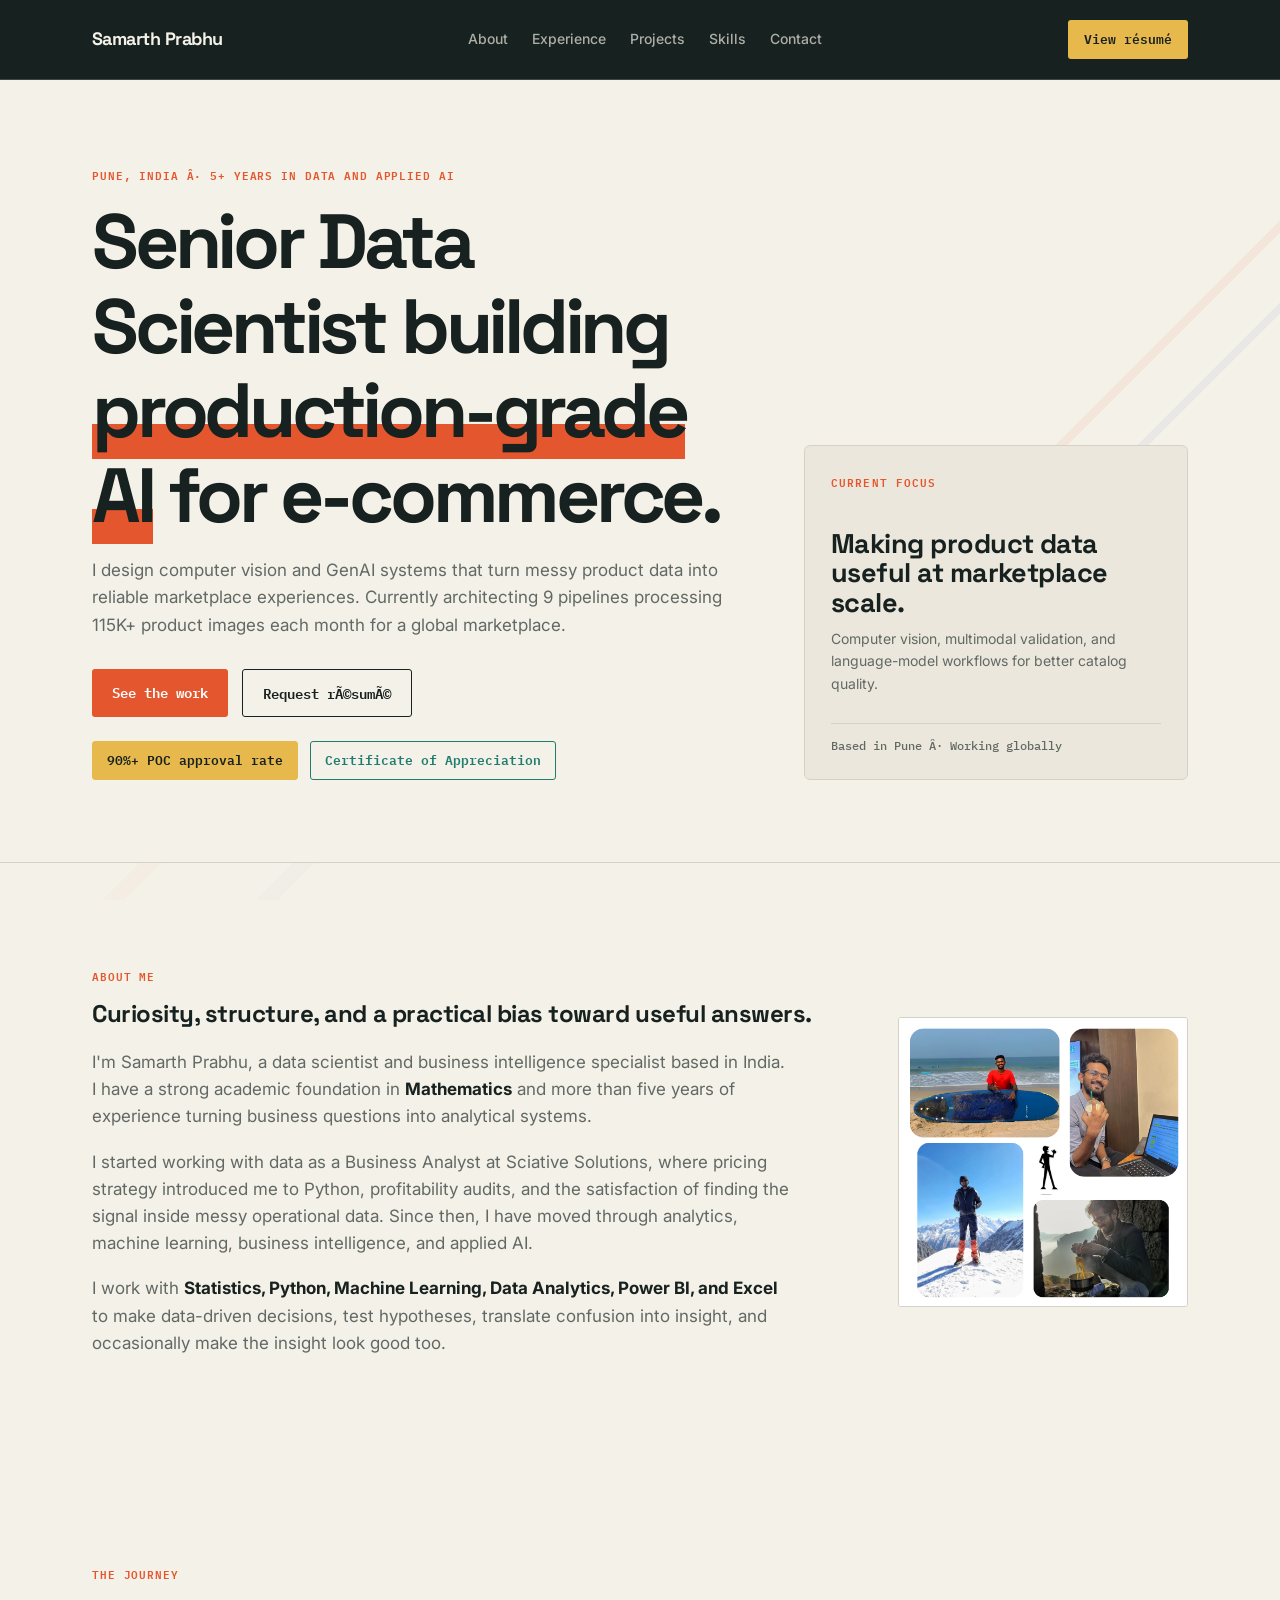
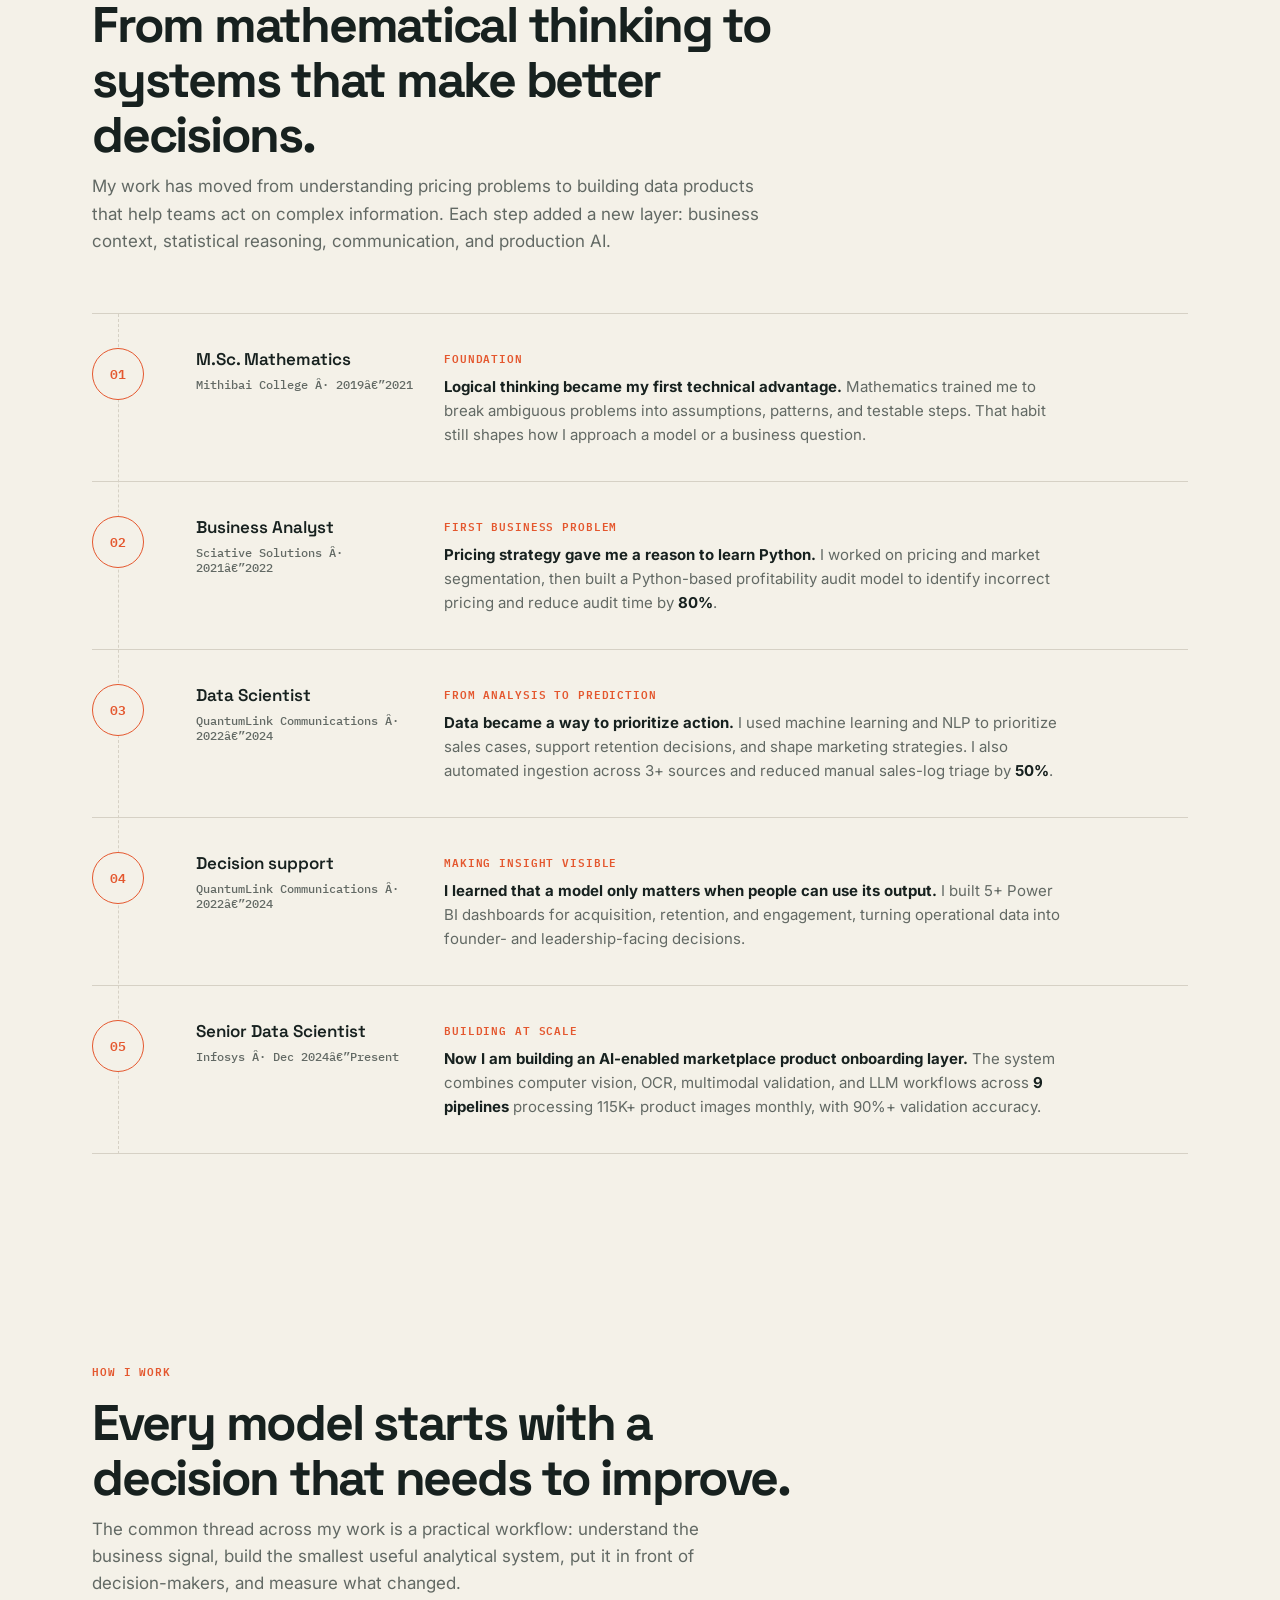
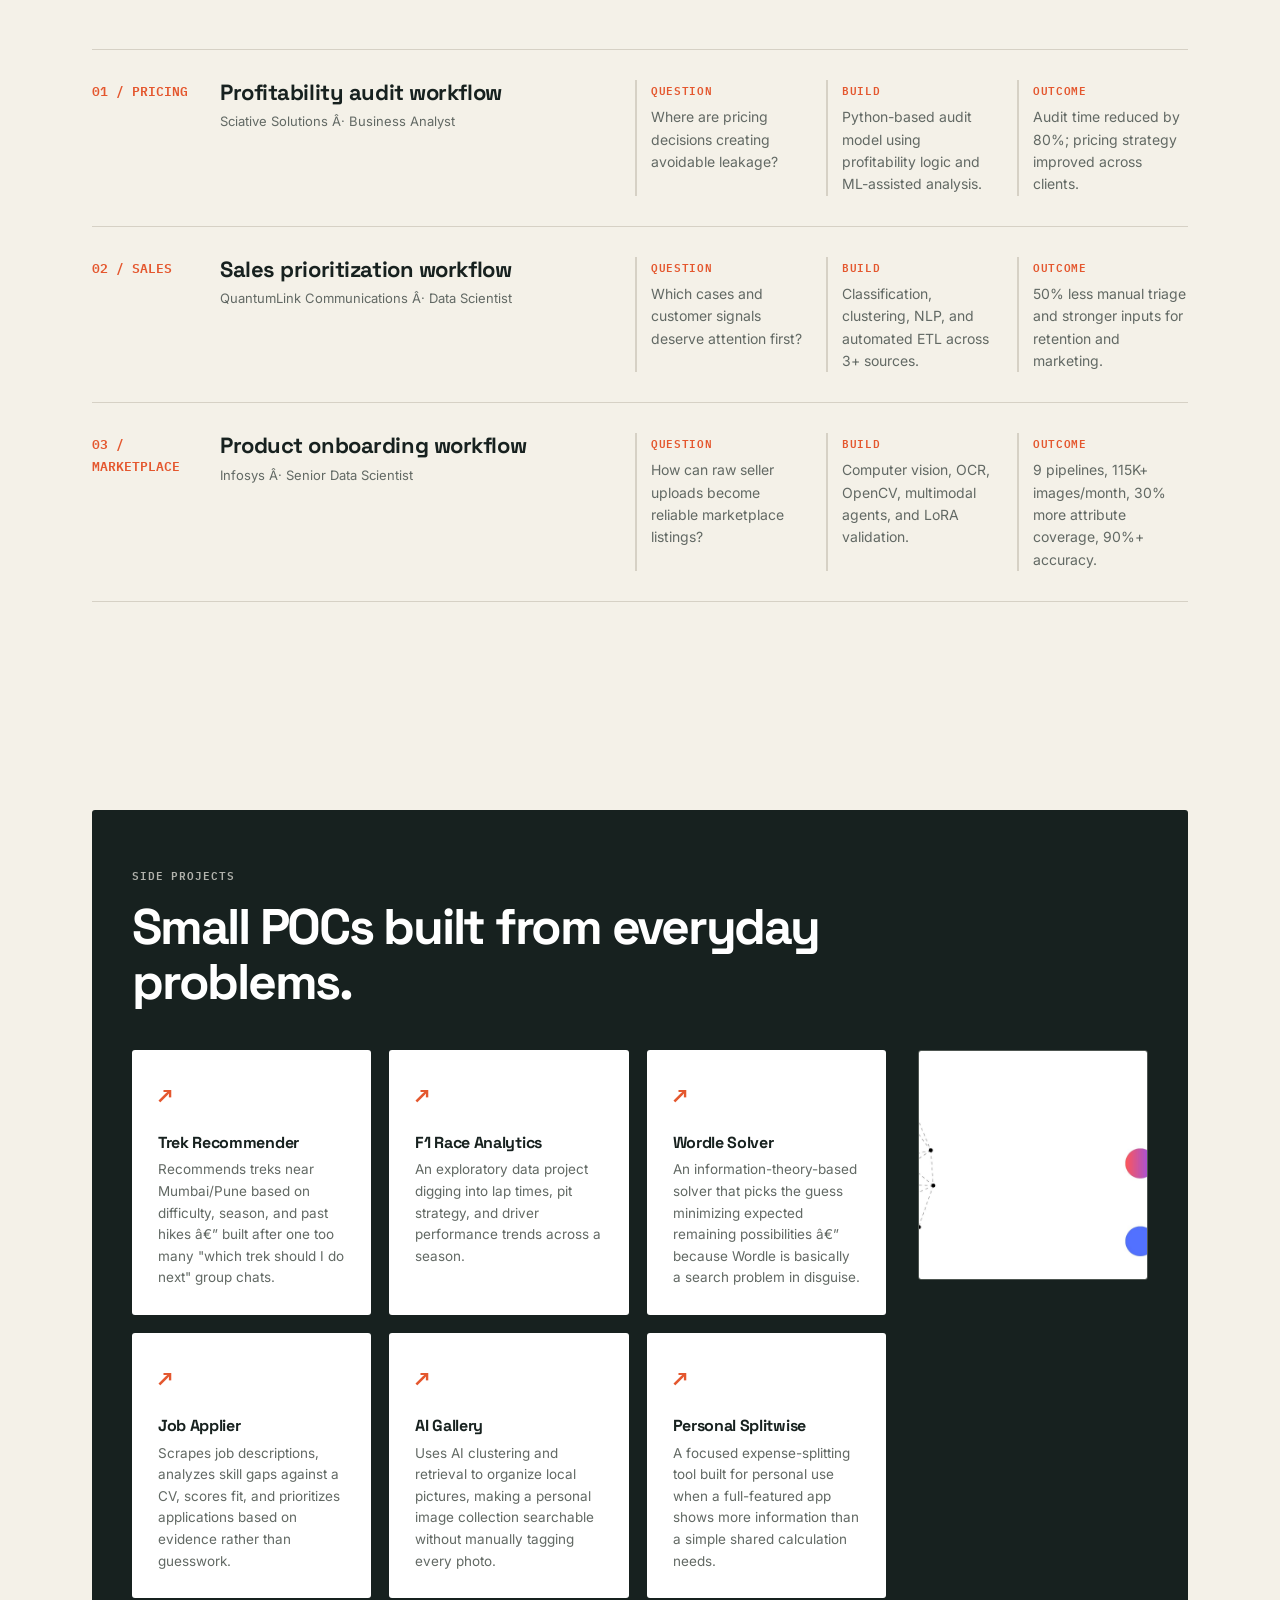
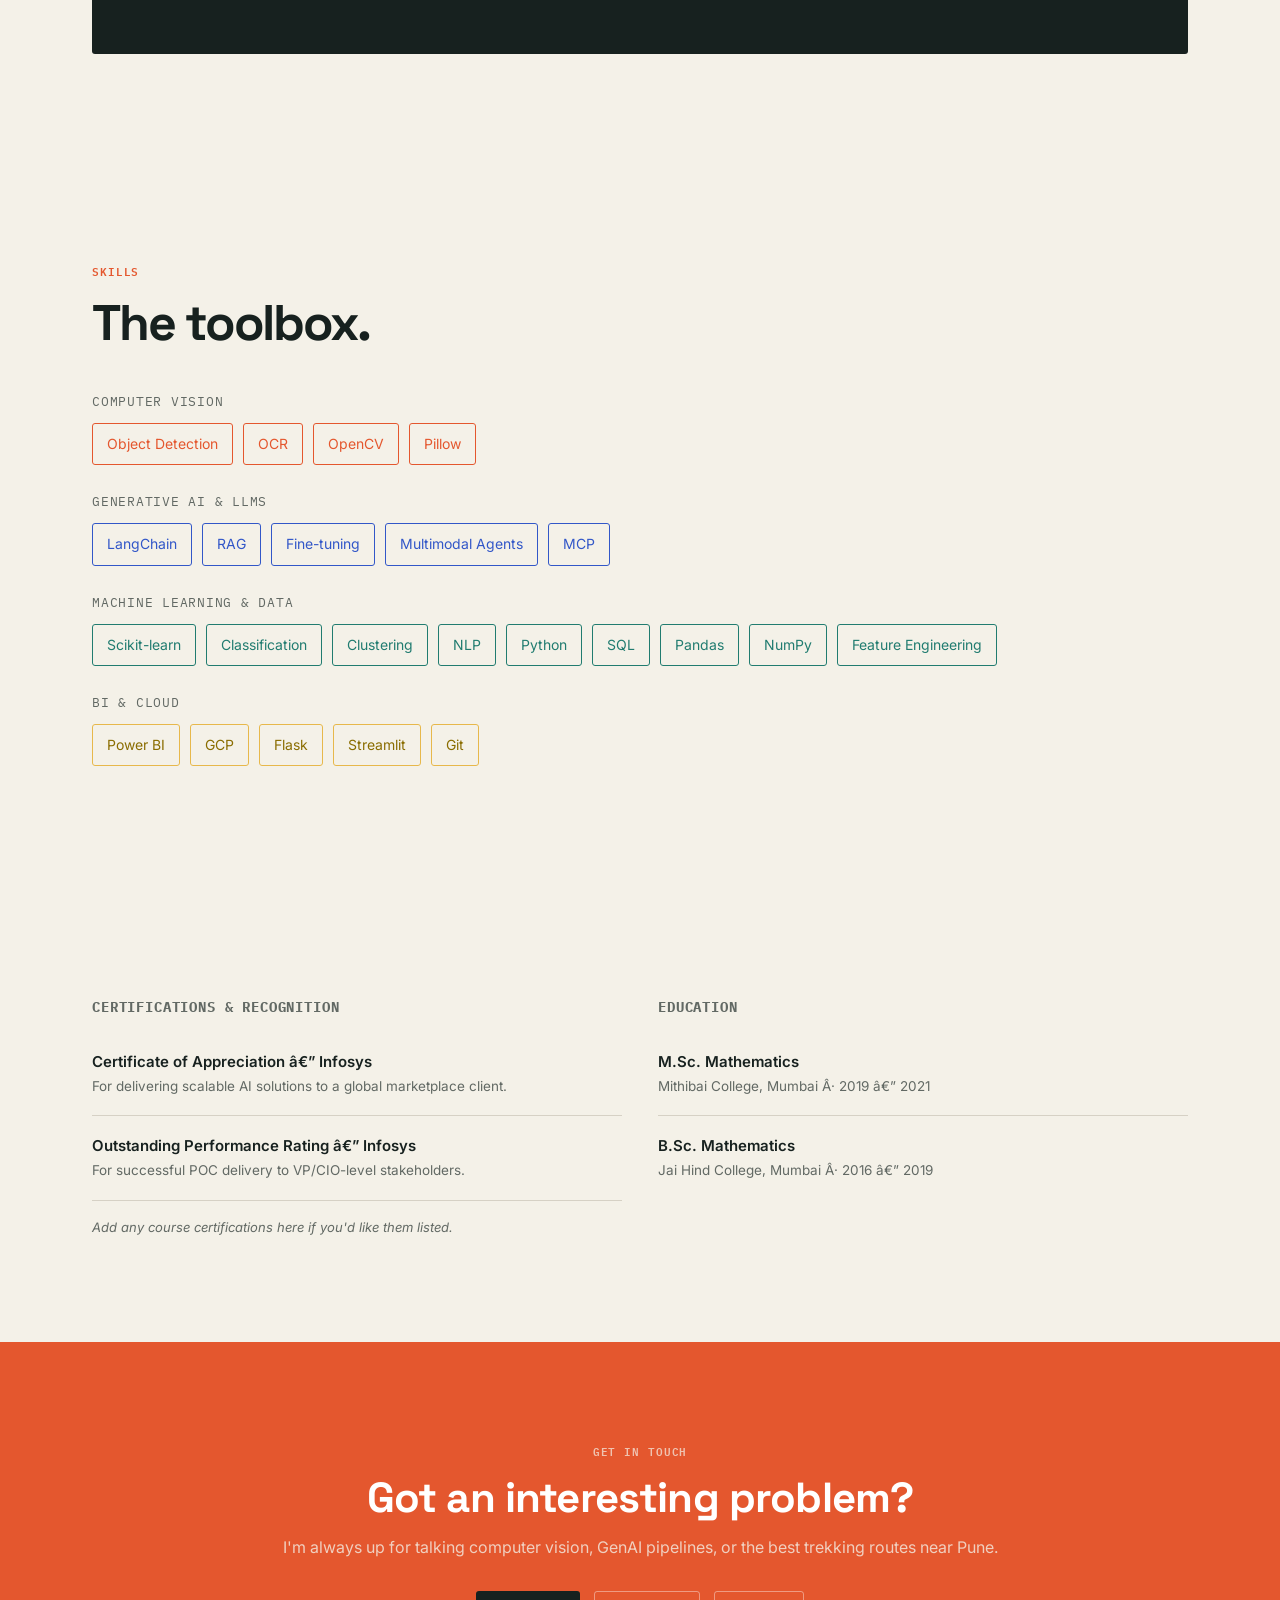
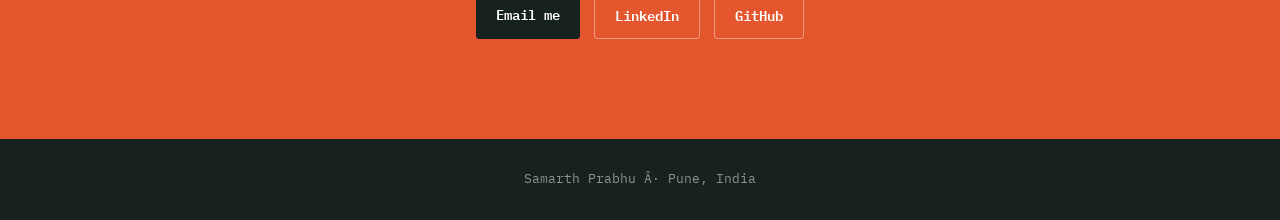
==== website.html @ 933a2ebd "First Commit" ====
﻿<!DOCTYPE html>
<html lang="en">
<head>
<meta charset="UTF-8">
<meta name="viewport" content="width=device-width, initial-scale=1.0">
<title>Samarth Prabhu â€” Senior Data Scientist, Applied AI & Computer Vision</title>
<meta name="description" content="Samarth Prabhu â€” Senior Data Scientist building computer vision and GenAI pipelines for e-commerce.">
<link rel="preconnect" href="https://fonts.googleapis.com">
<link rel="preconnect" href="https://fonts.gstatic.com" crossorigin>
<link href="https://fonts.googleapis.com/css2?family=Space+Grotesk:wght@500;600;700&family=Inter:wght@400;500;600&family=IBM+Plex+Mono:wght@500;600&display=swap" rel="stylesheet">
<link rel="stylesheet" href="styles.css">
</head>
<body>

<!-- =========================================================
     NAVIGATION
     ========================================================= -->
<header class="nav">
  <div class="nav-inner">
    <div class="logo">Samarth Prabhu</div>
    <nav class="links">
      <a href="#about">About</a>
      <a href="#experience">Experience</a>
      <a href="#projects">Projects</a>
      <a href="#skills">Skills</a>
      <a href="#contact">Contact</a>
    </nav>
    <a href="resume/Samarth_Prabhu_Resume.pdf" target="_blank" rel="noopener noreferrer" class="nav-cta">View résumé</a>
  </div>
</header>

<!-- =========================================================
     HERO â€” edit the headline, subtext, and badges below
     ========================================================= -->
<section class="hero">
  <div class="wrap">
    <div class="hero-copy">
      <div class="eyebrow">Pune, India Â· 5+ years in data and applied AI</div>
      <h1>Senior Data Scientist building <span class="highlight">production-grade AI</span> for e-commerce.</h1>
      <p class="sub">I design computer vision and GenAI systems that turn messy product data into reliable marketplace experiences. Currently architecting 9 pipelines processing 115K+ product images each month for a global marketplace.</p>
      <div class="hero-cta">
        <a href="#experience" class="btn btn-primary">See the work</a>
        <a href="mailto:prabhusamarth001@gmail.com?subject=Resume%20request" class="btn btn-secondary">Request rÃ©sumÃ©</a>
      </div>
      <div class="hero-badges">
        <span class="badge b1">90%+ POC approval rate</span>
        <span class="badge b2">Certificate of Appreciation</span>
      </div>
    </div>
    <aside class="hero-panel" aria-label="Current focus">
      <div class="hero-panel-label">Current focus</div>
      <h2>Making product data useful at marketplace scale.</h2>
      <p>Computer vision, multimodal validation, and language-model workflows for better catalog quality.</p>
      <div class="hero-panel-line">Based in Pune Â· Working globally</div>
    </aside>
  </div>
</section>

<section id="about">
  <div class="wrap">
    <div class="about-layout">
      <div>
        <div class="eyebrow">About me</div>
        <h2>Curiosity, structure, and a practical bias toward useful answers.</h2>
        <div class="about-copy">
          <p>I'm Samarth Prabhu, a data scientist and business intelligence specialist based in India. I have a strong academic foundation in <strong>Mathematics</strong> and more than five years of experience turning business questions into analytical systems.</p>
          <p>I started working with data as a Business Analyst at Sciative Solutions, where pricing strategy introduced me to Python, profitability audits, and the satisfaction of finding the signal inside messy operational data. Since then, I have moved through analytics, machine learning, business intelligence, and applied AI.</p>
          <p>I work with <strong>Statistics, Python, Machine Learning, Data Analytics, Power BI, and Excel</strong> to make data-driven decisions, test hypotheses, translate confusion into insight, and occasionally make the insight look good too.</p>
        </div>
      </div>
      <img class="about-image" src="images/image_compaliion.png" alt="Samarth Prabhu working and exploring outdoors">
    </div>
  </div>
</section>

<!-- =========================================================
     JOURNEY
     ========================================================= -->
<section id="experience">
  <div class="wrap">
    <div class="sec-head">
      <div class="eyebrow">The journey</div>
      <h2>From mathematical thinking to systems that make better decisions.</h2>
      <p class="journey-intro">My work has moved from understanding pricing problems to building data products that help teams act on complex information. Each step added a new layer: business context, statistical reasoning, communication, and production AI.</p>
    </div>
    <div class="journey">
      <article class="journey-step">
        <div class="journey-index">01</div>
        <div><div class="journey-role">M.Sc. Mathematics</div><div class="journey-place">Mithibai College Â· 2019â€”2021</div></div>
        <div class="journey-copy"><span class="journey-label">Foundation</span><strong>Logical thinking became my first technical advantage.</strong> Mathematics trained me to break ambiguous problems into assumptions, patterns, and testable steps. That habit still shapes how I approach a model or a business question.</div>
      </article>
      <article class="journey-step">
        <div class="journey-index">02</div>
        <div><div class="journey-role">Business Analyst</div><div class="journey-place">Sciative Solutions Â· 2021â€”2022</div></div>
        <div class="journey-copy"><span class="journey-label">First business problem</span><strong>Pricing strategy gave me a reason to learn Python.</strong> I worked on pricing and market segmentation, then built a Python-based profitability audit model to identify incorrect pricing and reduce audit time by <strong>80%</strong>.</div>
      </article>
      <article class="journey-step">
        <div class="journey-index">03</div>
        <div><div class="journey-role">Data Scientist</div><div class="journey-place">QuantumLink Communications Â· 2022â€”2024</div></div>
        <div class="journey-copy"><span class="journey-label">From analysis to prediction</span><strong>Data became a way to prioritize action.</strong> I used machine learning and NLP to prioritize sales cases, support retention decisions, and shape marketing strategies. I also automated ingestion across 3+ sources and reduced manual sales-log triage by <strong>50%</strong>.</div>
      </article>
      <article class="journey-step">
        <div class="journey-index">04</div>
        <div><div class="journey-role">Decision support</div><div class="journey-place">QuantumLink Communications Â· 2022â€”2024</div></div>
        <div class="journey-copy"><span class="journey-label">Making insight visible</span><strong>I learned that a model only matters when people can use its output.</strong> I built 5+ Power BI dashboards for acquisition, retention, and engagement, turning operational data into founder- and leadership-facing decisions.</div>
      </article>
      <article class="journey-step">
        <div class="journey-index">05</div>
        <div><div class="journey-role">Senior Data Scientist</div><div class="journey-place">Infosys Â· Dec 2024â€”Present</div></div>
        <div class="journey-copy"><span class="journey-label">Building at scale</span><strong>Now I am building an AI-enabled marketplace product onboarding layer.</strong> The system combines computer vision, OCR, multimodal validation, and LLM workflows across <strong>9 pipelines</strong> processing 115K+ product images monthly, with 90%+ validation accuracy.</div>
      </article>
    </div>
  </div>
</section>

<!-- =========================================================
     PROJECTS
     ========================================================= -->
<section id="projects">
  <div class="wrap">
    <div class="sec-head">
      <div class="eyebrow">How I work</div>
      <h2>Every model starts with a decision that needs to improve.</h2>
      <p class="workflow-intro">The common thread across my work is a practical workflow: understand the business signal, build the smallest useful analytical system, put it in front of decision-makers, and measure what changed.</p>
    </div>
    <div class="workflow-list">
      <article class="workflow">
        <div class="workflow-number">01 / PRICING</div>
        <div><h3>Profitability audit workflow</h3><p class="workflow-sub">Sciative Solutions Â· Business Analyst</p></div>
        <div class="workflow-detail">
          <div><strong>Question</strong><span>Where are pricing decisions creating avoidable leakage?</span></div>
          <div><strong>Build</strong><span>Python-based audit model using profitability logic and ML-assisted analysis.</span></div>
          <div><strong>Outcome</strong><span>Audit time reduced by 80%; pricing strategy improved across clients.</span></div>
        </div>
      </article>
      <article class="workflow">
        <div class="workflow-number">02 / SALES</div>
        <div><h3>Sales prioritization workflow</h3><p class="workflow-sub">QuantumLink Communications Â· Data Scientist</p></div>
        <div class="workflow-detail">
          <div><strong>Question</strong><span>Which cases and customer signals deserve attention first?</span></div>
          <div><strong>Build</strong><span>Classification, clustering, NLP, and automated ETL across 3+ sources.</span></div>
          <div><strong>Outcome</strong><span>50% less manual triage and stronger inputs for retention and marketing.</span></div>
        </div>
      </article>
      <article class="workflow">
        <div class="workflow-number">03 / MARKETPLACE</div>
        <div><h3>Product onboarding workflow</h3><p class="workflow-sub">Infosys Â· Senior Data Scientist</p></div>
        <div class="workflow-detail">
          <div><strong>Question</strong><span>How can raw seller uploads become reliable marketplace listings?</span></div>
          <div><strong>Build</strong><span>Computer vision, OCR, OpenCV, multimodal agents, and LoRA validation.</span></div>
          <div><strong>Outcome</strong><span>9 pipelines, 115K+ images/month, 30% more attribute coverage, 90%+ accuracy.</span></div>
        </div>
      </article>
    </div>
  </div>
</section>

<!-- =========================================================
     SIDE PROJECTS â€” copy a .sticker-card block to add one
     ========================================================= -->
<section>
  <div class="wrap">
    <div class="side-wrap">
      <div class="sec-head">
        <div class="eyebrow eyebrow-light">Side Projects</div>
        <h2>Small POCs built from everyday problems.</h2>
      </div>
      <div class="side-content">
        <div class="sticker-grid">
        <div class="sticker-card">
          <span class="emoji">ðŸ¥¾</span>
          <h4>Trek Recommender</h4>
          <p>Recommends treks near Mumbai/Pune based on difficulty, season, and past hikes â€” built after one too many "which trek should I do next" group chats.</p>
        </div>
        <div class="sticker-card">
          <span class="emoji">ðŸŽï¸</span>
          <h4>F1 Race Analytics</h4>
          <p>An exploratory data project digging into lap times, pit strategy, and driver performance trends across a season.</p>
        </div>
        <div class="sticker-card">
          <span class="emoji">ðŸŸ©</span>
          <h4>Wordle Solver</h4>
          <p>An information-theory-based solver that picks the guess minimizing expected remaining possibilities â€” because Wordle is basically a search problem in disguise.</p>
        </div>
        <div class="sticker-card">
          <span class="emoji">â†—</span>
          <h4>Job Applier</h4>
          <p>Scrapes job descriptions, analyzes skill gaps against a CV, scores fit, and prioritizes applications based on evidence rather than guesswork.</p>
        </div>
        <div class="sticker-card">
          <span class="emoji">âŒ˜</span>
          <h4>AI Gallery</h4>
          <p>Uses AI clustering and retrieval to organize local pictures, making a personal image collection searchable without manually tagging every photo.</p>
        </div>
        <div class="sticker-card">
          <span class="emoji">Ã·</span>
          <h4>Personal Splitwise</h4>
          <p>A focused expense-splitting tool built for personal use when a full-featured app shows more information than a simple shared calculation needs.</p>
        </div>
        </div>
        <img class="side-image" src="images/header.jpg" alt="Abstract network visualization representing data and connected ideas">
      </div>
    </div>
  </div>
</section>

<!-- =========================================================
     SKILLS â€” add/remove <span class="pill ...">Skill</span> as needed
     ========================================================= -->
<section id="skills">
  <div class="wrap">
    <div class="sec-head">
      <div class="eyebrow">Skills</div>
      <h2>The toolbox.</h2>
    </div>
    <div class="skill-cat">
      <span class="cat-name">Computer Vision</span>
      <div class="pill-row">
        <span class="pill c1">Object Detection</span><span class="pill c1">OCR</span><span class="pill c1">OpenCV</span><span class="pill c1">Pillow</span>
      </div>
    </div>
    <div class="skill-cat">
      <span class="cat-name">Generative AI & LLMs</span>
      <div class="pill-row">
        <span class="pill c2">LangChain</span><span class="pill c2">RAG</span><span class="pill c2">Fine-tuning</span><span class="pill c2">Multimodal Agents</span><span class="pill c2">MCP</span>
      </div>
    </div>
    <div class="skill-cat">
      <span class="cat-name">Machine Learning & Data</span>
      <div class="pill-row">
        <span class="pill c3">Scikit-learn</span><span class="pill c3">Classification</span><span class="pill c3">Clustering</span><span class="pill c3">NLP</span><span class="pill c3">Python</span><span class="pill c3">SQL</span><span class="pill c3">Pandas</span><span class="pill c3">NumPy</span><span class="pill c3">Feature Engineering</span>
      </div>
    </div>
    <div class="skill-cat">
      <span class="cat-name">BI & Cloud</span>
      <div class="pill-row">
        <span class="pill c4">Power BI</span><span class="pill c4">GCP</span><span class="pill c4">Flask</span><span class="pill c4">Streamlit</span><span class="pill c4">Git</span>
      </div>
    </div>
  </div>
</section>

<!-- =========================================================
     CERTIFICATIONS & EDUCATION
     ========================================================= -->
<section>
  <div class="wrap">
    <div class="two-col">
      <div class="list-block">
        <h3>Certifications & Recognition</h3>
        <div class="list-item">
          <div class="t1">Certificate of Appreciation â€” Infosys</div>
          <div class="t2">For delivering scalable AI solutions to a global marketplace client.</div>
        </div>
        <div class="list-item">
          <div class="t1">Outstanding Performance Rating â€” Infosys</div>
          <div class="t2">For successful POC delivery to VP/CIO-level stakeholders.</div>
        </div>
        <div class="note-box">Add any course certifications here if you'd like them listed.</div>
      </div>
      <div class="list-block">
        <h3>Education</h3>
        <div class="list-item">
          <div class="t1">M.Sc. Mathematics</div>
          <div class="t2">Mithibai College, Mumbai Â· 2019 â€” 2021</div>
        </div>
        <div class="list-item">
          <div class="t1">B.Sc. Mathematics</div>
          <div class="t2">Jai Hind College, Mumbai Â· 2016 â€” 2019</div>
        </div>
      </div>
    </div>
  </div>
</section>

<!-- =========================================================
     CONTACT
     ========================================================= -->
<section id="contact" class="contact">
  <div class="wrap">
    <div class="eyebrow eyebrow-light">Get in touch</div>
    <h2>Got an interesting problem?</h2>
    <p>I'm always up for talking computer vision, GenAI pipelines, or the best trekking routes near Pune.</p>
    <div class="contact-links">
      <a href="mailto:prabhusamarth001@gmail.com" class="btn btn-primary">Email me</a>
      <a href="https://www.linkedin.com/in/samarth-prabhu/" target="_blank" rel="noopener noreferrer" class="btn btn-secondary">LinkedIn</a>
      <a href="https://github.com/samarth745" target="_blank" rel="noopener noreferrer" class="btn btn-secondary">GitHub</a>
    </div>
  </div>
</section>

<footer>Samarth Prabhu Â· Pune, India</footer>

  <script src="script.js" defer></script>
</body>
</html>
---- styles.css ----
:root{
  --ink:#17211f;
  --paper:#f4f1e8;
  --offwhite:#ebe7dc;
  --coral:#e4572e;
  --violet:#3257c8;
  --yellow:#e7b84b;
  --teal:#217c70;
  --muted:#626964;
  --border:#d6d1c5;
  --radius:6px;
  --maxw:1160px;
}
*{box-sizing:border-box;margin:0;padding:0}
html{scroll-behavior:smooth}
body{font-family:'Inter',sans-serif;color:var(--ink);background:var(--paper);line-height:1.6}
body::before{content:"";position:fixed;inset:0;pointer-events:none;background:linear-gradient(135deg,transparent 0 46%,rgba(228,87,46,.025) 46% 47%,transparent 47% 53%,rgba(50,87,200,.02) 53% 54%,transparent 54%);z-index:-1}
h1,h2,h3,h4{font-family:'Space Grotesk',sans-serif;font-weight:700;letter-spacing:-.02em;line-height:1.1}
a{color:inherit;text-decoration:none}
.wrap{max-width:var(--maxw);margin:0 auto;padding:0 32px}
section{padding:104px 0}
.eyebrow{font-family:'IBM Plex Mono',monospace;font-size:11px;font-weight:600;text-transform:uppercase;letter-spacing:.08em;color:var(--coral);margin-bottom:16px}
.eyebrow-light{color:rgba(244,241,232,.7)}
.mono{font-family:'IBM Plex Mono',monospace}

header.nav{border-bottom:1px solid rgba(244,241,232,.18);background:var(--ink);color:var(--paper);padding:20px 0;position:relative;z-index:5}
.nav-inner{max-width:var(--maxw);margin:0 auto;padding:0 32px;display:flex;align-items:center;justify-content:space-between;flex-wrap:wrap;gap:12px}
.logo{font-family:'Space Grotesk',sans-serif;font-weight:700;font-size:18px;letter-spacing:-.03em}
nav.links{display:flex;gap:24px;font-size:14px;font-weight:500;flex-wrap:wrap}
nav.links a{color:rgba(244,241,232,.68)}
nav.links a:hover,nav.links a:focus-visible{color:var(--yellow)}
.nav-cta{font-family:'IBM Plex Mono',monospace;font-size:13px;font-weight:600;background:var(--yellow);color:var(--ink);padding:9px 16px;border-radius:3px}

.hero{background:var(--paper);color:var(--ink);padding:86px 0 82px;position:relative;overflow:hidden;border-bottom:1px solid var(--border)}
.hero::after{content:"";position:absolute;right:0;top:0;width:30%;height:100%;background:linear-gradient(135deg,transparent 0 45%,rgba(228,87,46,.08) 45% 46%,transparent 46% 52%,rgba(50,87,200,.06) 52% 53%,transparent 53%);pointer-events:none}
.hero .wrap{display:grid;grid-template-columns:minmax(0,1.25fr) minmax(280px,.75fr);gap:72px;align-items:end}
.hero-copy,.hero-panel{position:relative;z-index:1}
.hero h1{font-size:clamp(42px,6vw,78px);max-width:780px;letter-spacing:-.055em}
.hero .highlight{background:linear-gradient(180deg,transparent 64%,var(--coral) 64%)}
.hero p.sub{margin-top:20px;color:var(--muted);max-width:650px;font-size:17px}
.hero-cta{display:flex;gap:14px;margin-top:30px;flex-wrap:wrap}
.btn{font-family:'IBM Plex Mono',monospace;font-size:14px;font-weight:600;padding:12px 20px;border-radius:3px;display:inline-block}
.btn-primary{background:var(--coral);color:#fff}
.btn-secondary{background:transparent;color:var(--ink);border:1.5px solid var(--ink)}
.hero-badges{display:flex;gap:12px;margin-top:24px;flex-wrap:wrap}
.badge{font-family:'IBM Plex Mono',monospace;font-size:13px;font-weight:600;border:1.5px solid var(--border);border-radius:3px;padding:8px 14px}
.badge.b1{background:var(--yellow);border-color:var(--yellow)}
.badge.b2{background:transparent;border-color:var(--teal);color:var(--teal)}
.hero-panel{border:1px solid var(--border);border-radius:6px;padding:26px;background:var(--offwhite)}
.hero-panel-label{color:var(--coral);font:600 11px 'IBM Plex Mono',monospace;letter-spacing:.1em;text-transform:uppercase}
.hero-panel h2{color:var(--ink);font-size:27px;margin-top:38px}
.hero-panel p{color:var(--muted);font-size:14px;margin-top:10px}
.hero-panel-line{border-top:1px solid var(--border);margin-top:28px;padding-top:14px;color:var(--muted);font:500 12px 'IBM Plex Mono',monospace}

.about-layout{display:grid;grid-template-columns:minmax(0,1fr) 290px;gap:64px;align-items:center}
.about-copy{max-width:700px;font-size:17px;color:var(--muted);margin-top:22px}
.about-copy p+p{margin-top:18px}
.about-copy strong{color:var(--ink)}
.about-image{width:100%;aspect-ratio:1/1;object-fit:cover;border-radius:3px;border:1px solid var(--border)}
.sec-head{margin-bottom:40px;max-width:720px}
.sec-head h2{font-size:clamp(32px,4.2vw,50px);letter-spacing:-.045em}
.sec-head p{color:var(--muted);margin-top:10px}

.journey-intro,.workflow-intro{max-width:680px;color:var(--muted);margin-top:16px;font-size:17px}
.journey{position:relative;margin-top:58px;border-top:1px solid var(--border)}
.journey::before{content:"";position:absolute;left:26px;top:0;bottom:0;border-left:1px dashed var(--border)}
.journey-step{position:relative;display:grid;grid-template-columns:76px 220px minmax(0,1fr);gap:28px;padding:34px 0;border-bottom:1px solid var(--border)}
.journey-index{position:relative;z-index:1;display:flex;align-items:center;justify-content:center;width:52px;height:52px;background:var(--paper);border:1px solid var(--coral);border-radius:50%;color:var(--coral);font:600 13px 'IBM Plex Mono',monospace}
.journey-role{font:600 17px 'Space Grotesk',sans-serif}
.journey-place{color:var(--muted);font:500 12px 'IBM Plex Mono',monospace;margin-top:7px}
.journey-copy{color:var(--muted);font-size:15px;max-width:620px}
.journey-copy strong{color:var(--ink)}
.journey-label{display:block;color:var(--coral);font:600 11px 'IBM Plex Mono',monospace;letter-spacing:.08em;text-transform:uppercase;margin-bottom:8px}

.workflow-list{margin-top:52px;border-top:1px solid var(--border)}
.workflow{display:grid;grid-template-columns:100px minmax(180px,.7fr) minmax(0,1fr);gap:28px;padding:30px 0;border-bottom:1px solid var(--border)}
.workflow-number{color:var(--coral);font:600 13px 'IBM Plex Mono',monospace}
.workflow h3{font-size:22px}
.workflow-sub{color:var(--muted);font-size:13px;margin-top:7px}
.workflow-detail{display:grid;grid-template-columns:repeat(3,1fr);gap:20px}
.workflow-detail div{border-left:2px solid var(--border);padding-left:14px}
.workflow-detail strong{display:block;font:600 11px 'IBM Plex Mono',monospace;text-transform:uppercase;letter-spacing:.06em;color:var(--coral)}
.workflow-detail span{display:block;color:var(--muted);font-size:14px;margin-top:7px}

.side-wrap{background:var(--ink);border-radius:3px;padding:56px 40px}
.side-wrap .sec-head h2,.side-wrap .sec-head p{color:#fff}
.side-wrap .sec-head p{color:rgba(255,255,255,.6)}
.side-content{display:grid;grid-template-columns:minmax(0,1fr) 230px;gap:32px;align-items:start}
.sticker-grid{display:grid;grid-template-columns:repeat(3,1fr);gap:18px}
.sticker-card{background:#fff;border-radius:3px;padding:26px;color:var(--ink)}
.sticker-card .emoji{display:none}
.sticker-card::before{content:"↗";display:block;color:var(--coral);font:600 24px 'IBM Plex Mono',monospace;margin-bottom:20px}
.sticker-card h4{font-size:16px;margin-bottom:8px}
.sticker-card p{font-size:13.5px;color:var(--muted)}
.side-image{width:100%;aspect-ratio:1/1;object-fit:cover;border-radius:3px;border:1px solid rgba(244,241,232,.25)}

.skill-cat{margin-bottom:26px}
.skill-cat .cat-name{font-family:'IBM Plex Mono',monospace;font-size:12.5px;text-transform:uppercase;letter-spacing:.06em;color:var(--muted);margin-bottom:12px;display:block}
.pill-row{display:flex;flex-wrap:wrap;gap:10px}
.pill{font-size:14px;padding:9px 14px;border-radius:3px;border:1.5px solid var(--border)}
.pill.c1{border-color:var(--coral);color:var(--coral)}
.pill.c2{border-color:var(--violet);color:var(--violet)}
.pill.c3{border-color:var(--teal);color:var(--teal)}
.pill.c4{border-color:var(--yellow);color:#8a6d00}

.two-col{display:grid;grid-template-columns:1fr 1fr;gap:36px}
.list-block h3{font-size:14px;font-family:'IBM Plex Mono',monospace;text-transform:uppercase;letter-spacing:.06em;color:var(--muted);margin-bottom:16px}
.list-item{padding:18px 0;border-bottom:1px solid var(--border)}
.list-item:last-child{border-bottom:none}
.list-item .t1{font-weight:600;font-size:15px}
.list-item .t2{font-size:13.5px;color:var(--muted);margin-top:2px}
.note-box{margin-top:16px;font-size:13px;color:var(--muted);font-style:italic}

.contact{background:var(--coral);color:#fff;text-align:center;padding:100px 0}
.contact h2{font-size:clamp(28px,4.5vw,42px);color:#fff}
.contact p{color:rgba(244,241,232,.78);margin-top:14px;font-size:16px}
.contact-links{display:flex;gap:14px;justify-content:center;margin-top:30px;flex-wrap:wrap}
.contact .eyebrow{color:rgba(244,241,232,.7)}
.contact .btn-primary{background:var(--ink)}
.contact .btn-secondary{background:transparent;color:#fff;border-color:rgba(255,255,255,.4)}
footer{background:var(--ink);color:rgba(244,241,232,.55);padding:30px 0;text-align:center;font-size:13px;font-family:'IBM Plex Mono',monospace}

@media(max-width:760px){
  .wrap,.nav-inner{padding-left:22px;padding-right:22px}
  .hero{padding:72px 0}
  .hero .wrap{grid-template-columns:1fr;gap:48px}
  .hero::after{display:none}
  section{padding:76px 0}
  .about-layout{grid-template-columns:1fr;gap:32px}
  .about-image,.side-image{max-width:280px}
  .side-wrap{padding:40px 22px}
  .side-content{grid-template-columns:1fr}
  .sticker-grid{grid-template-columns:1fr}
  .journey-step{grid-template-columns:60px 1fr;gap:18px}
  .journey-copy{grid-column:2}
  .workflow{grid-template-columns:50px 1fr;gap:12px}
  .workflow-detail{grid-column:2;grid-template-columns:1fr;gap:14px}
  .two-col{grid-template-columns:1fr}
}
@media(max-width:600px){nav.links{gap:14px;font-size:13px}}
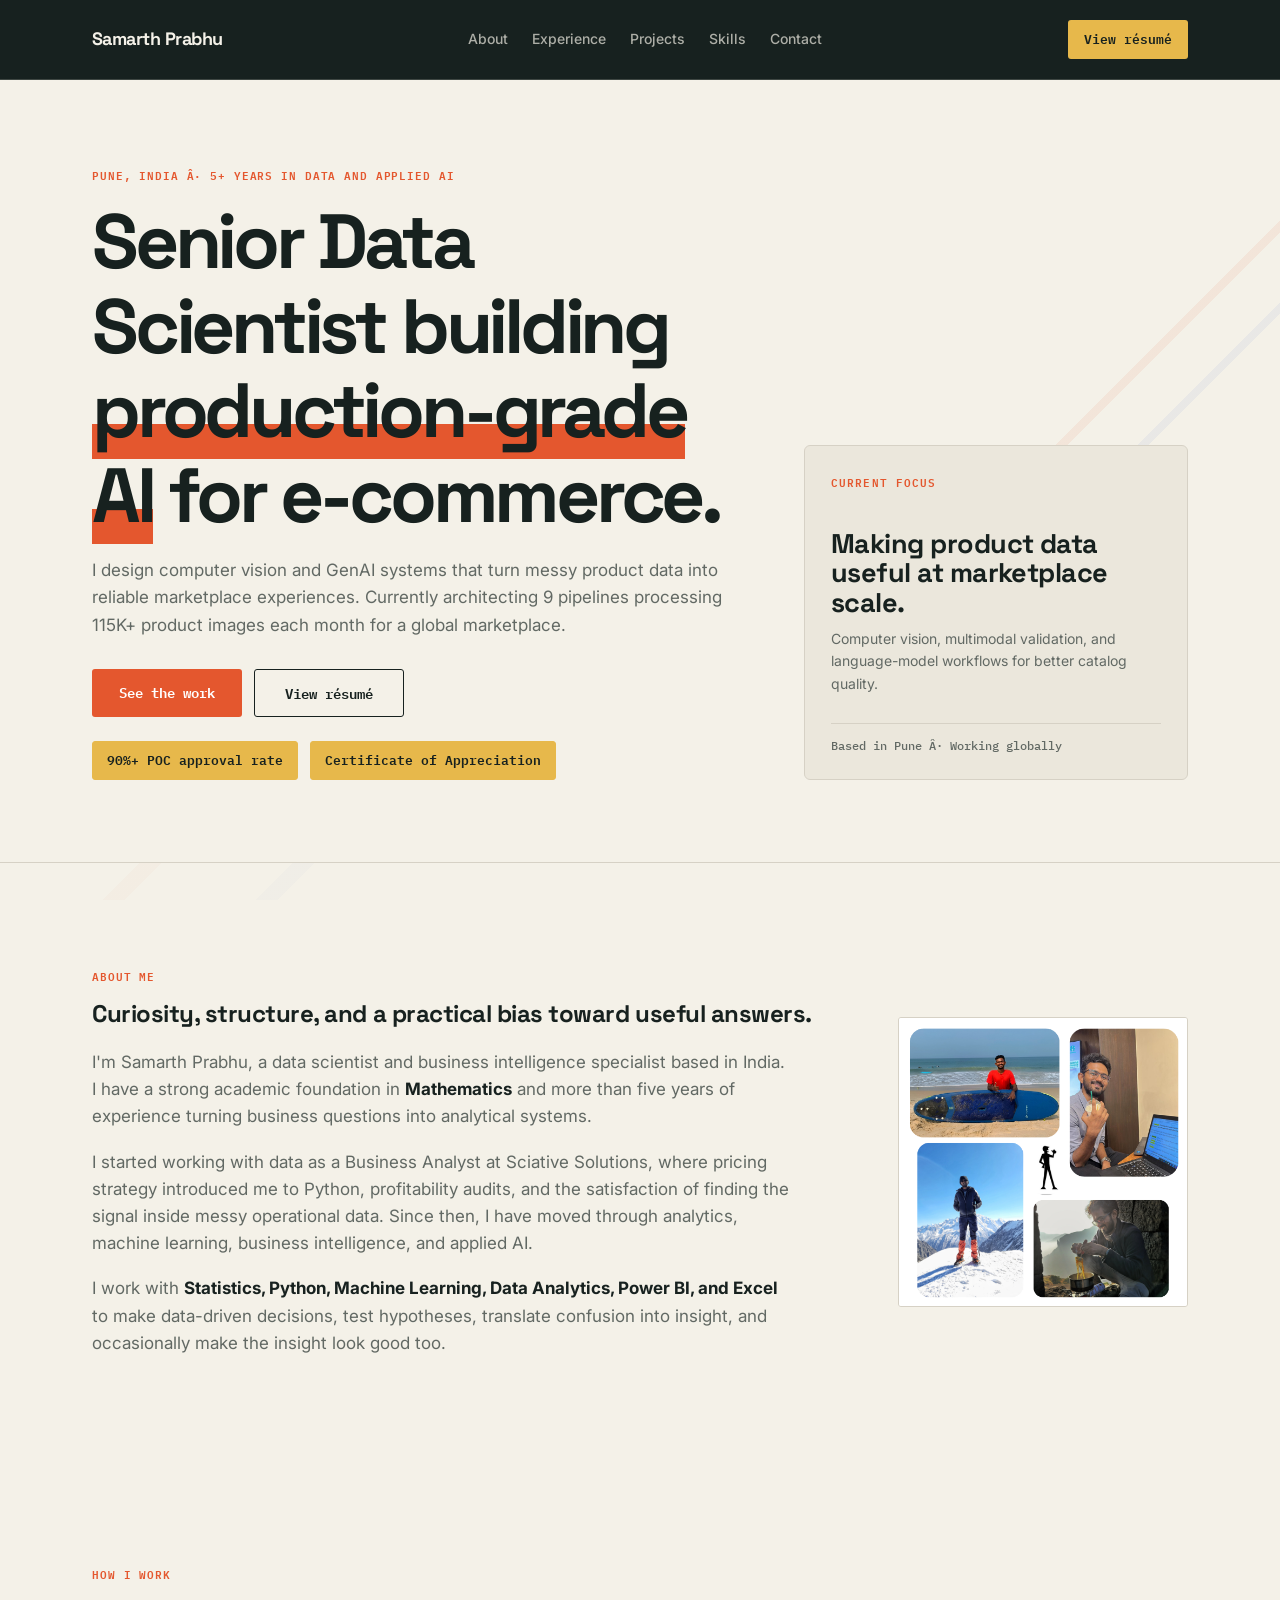
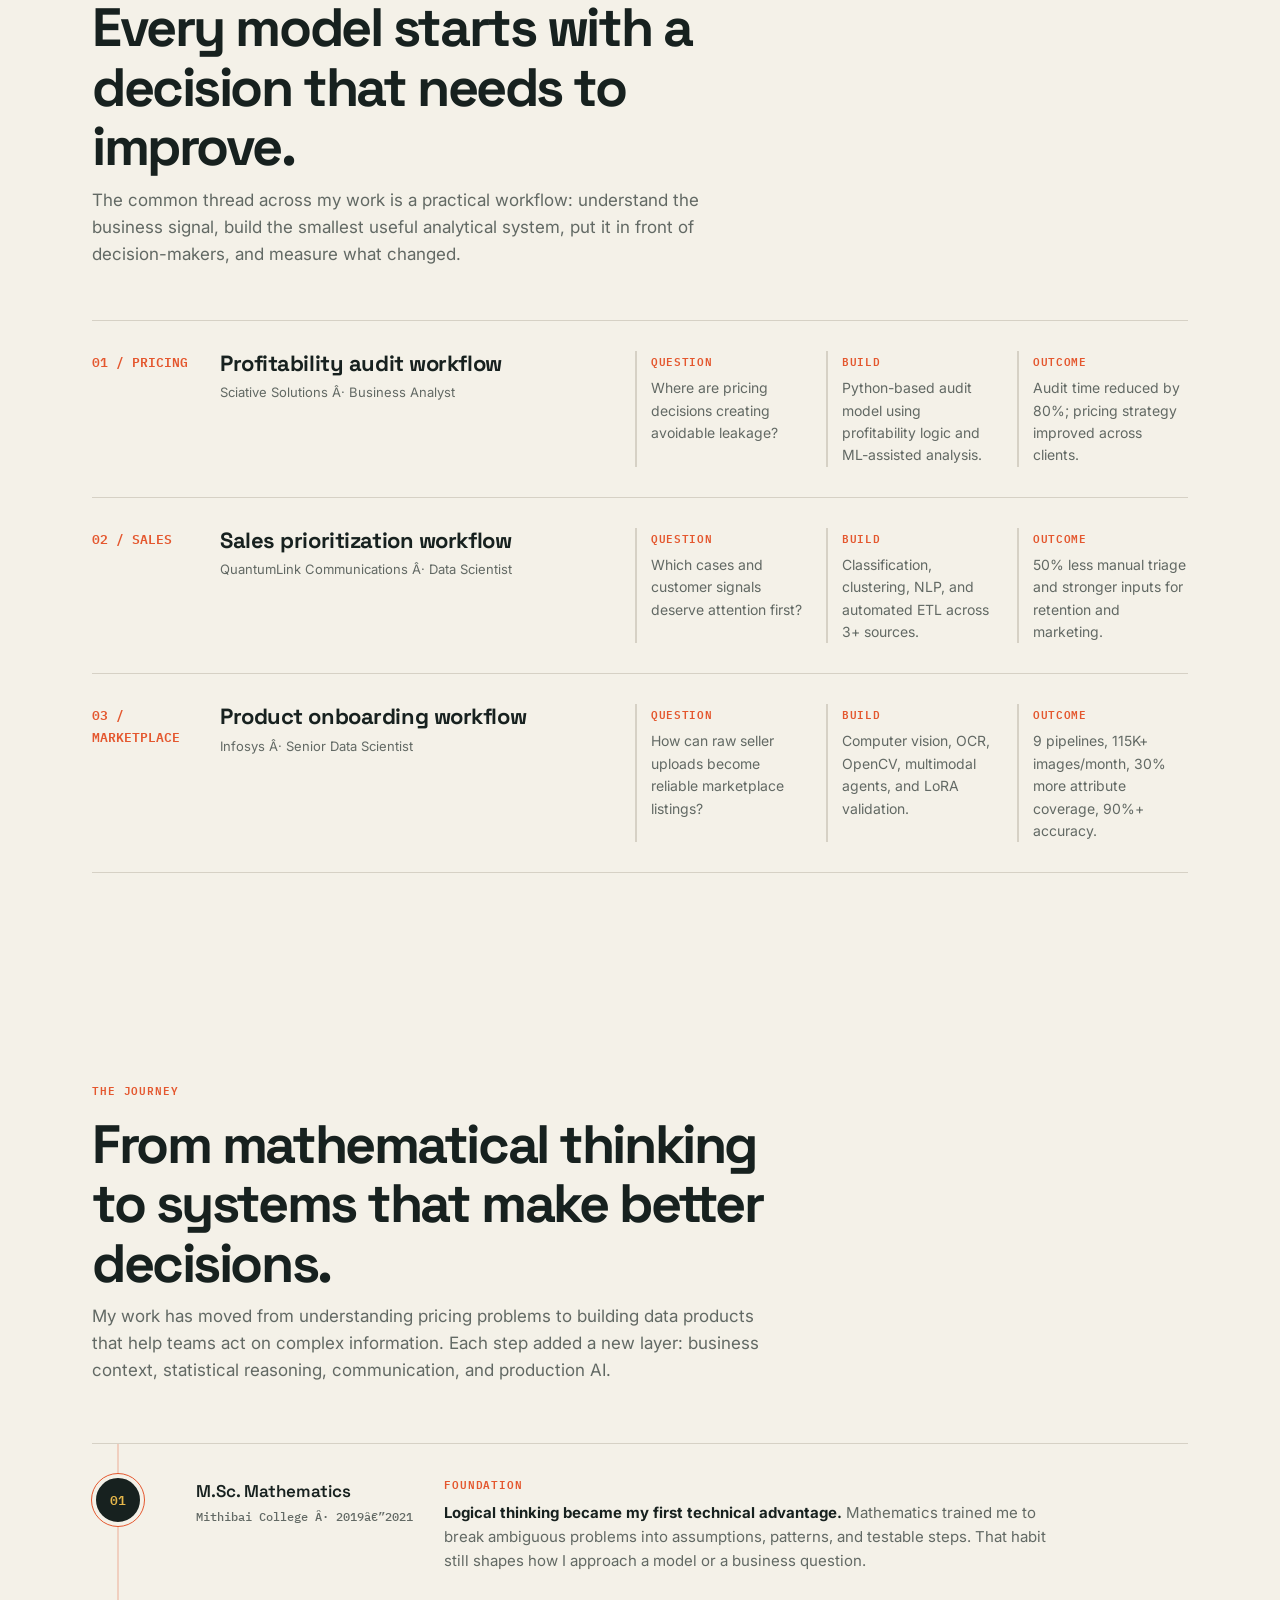
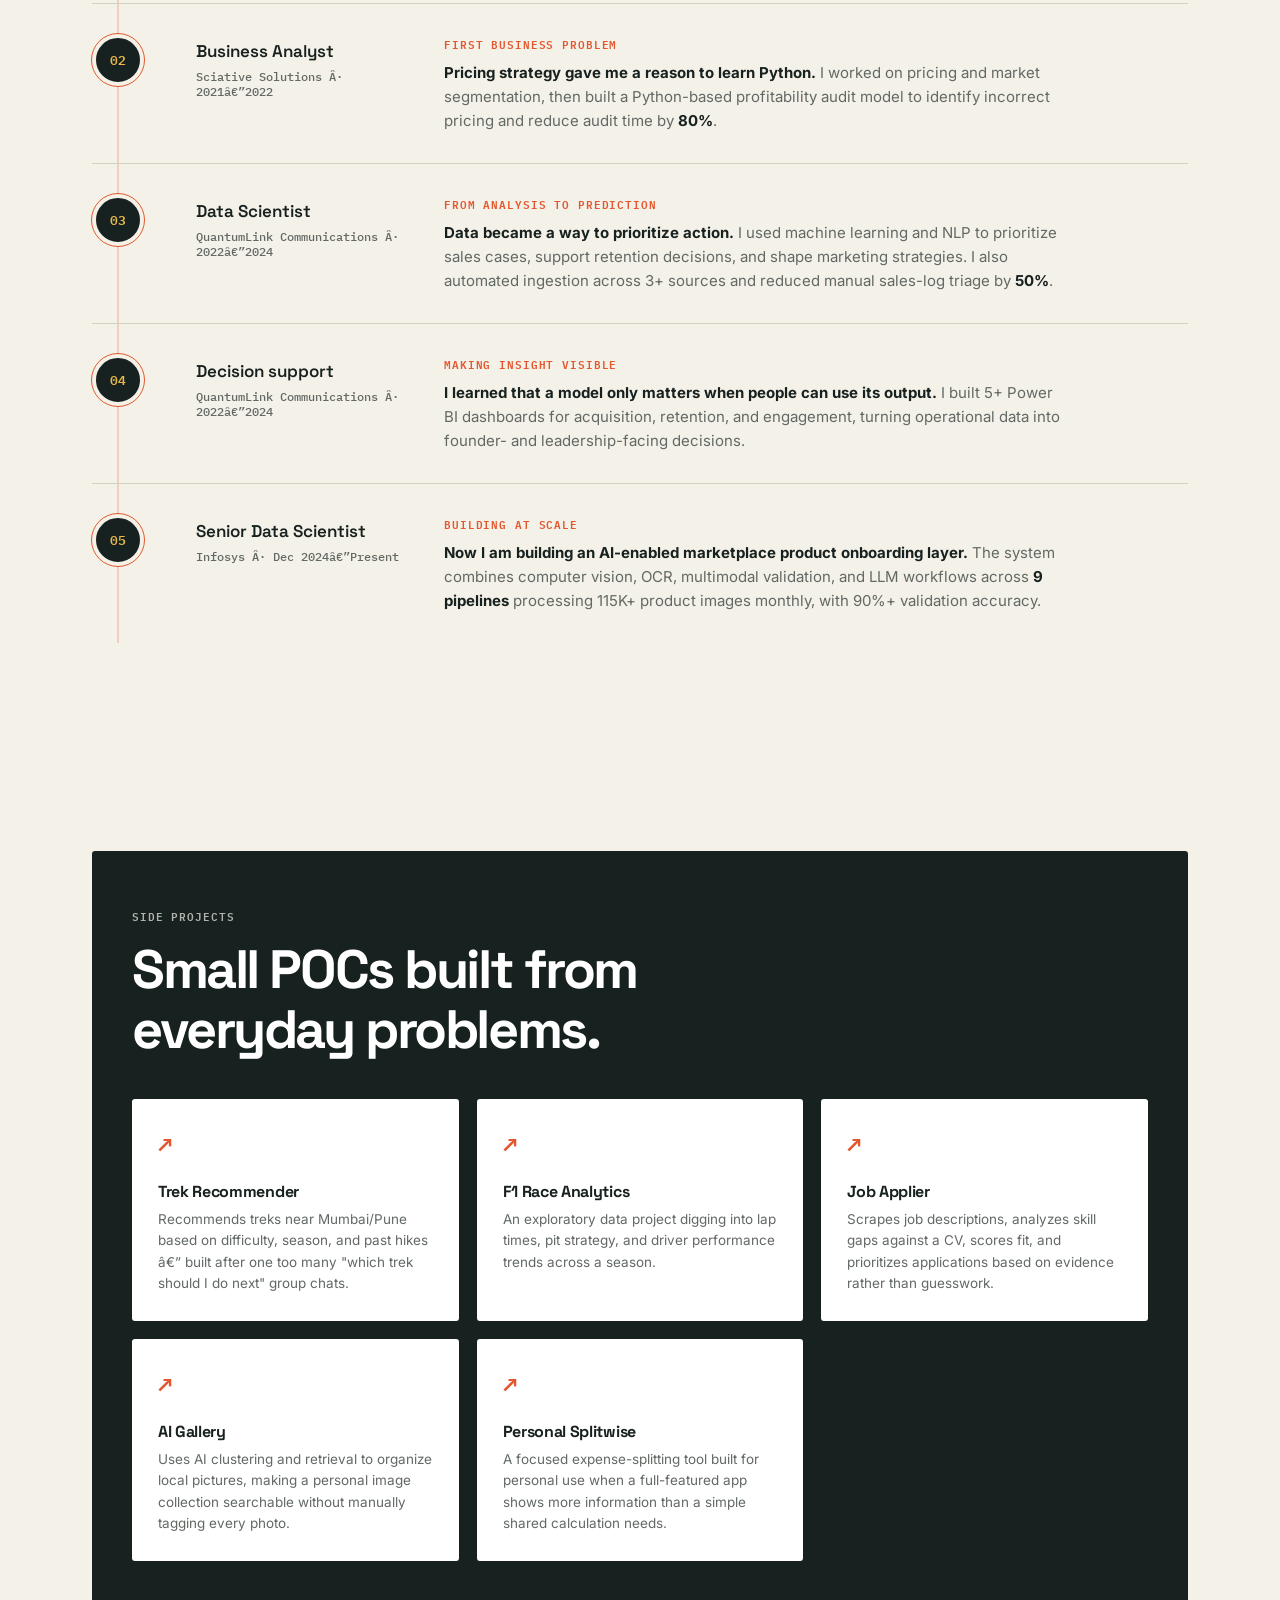
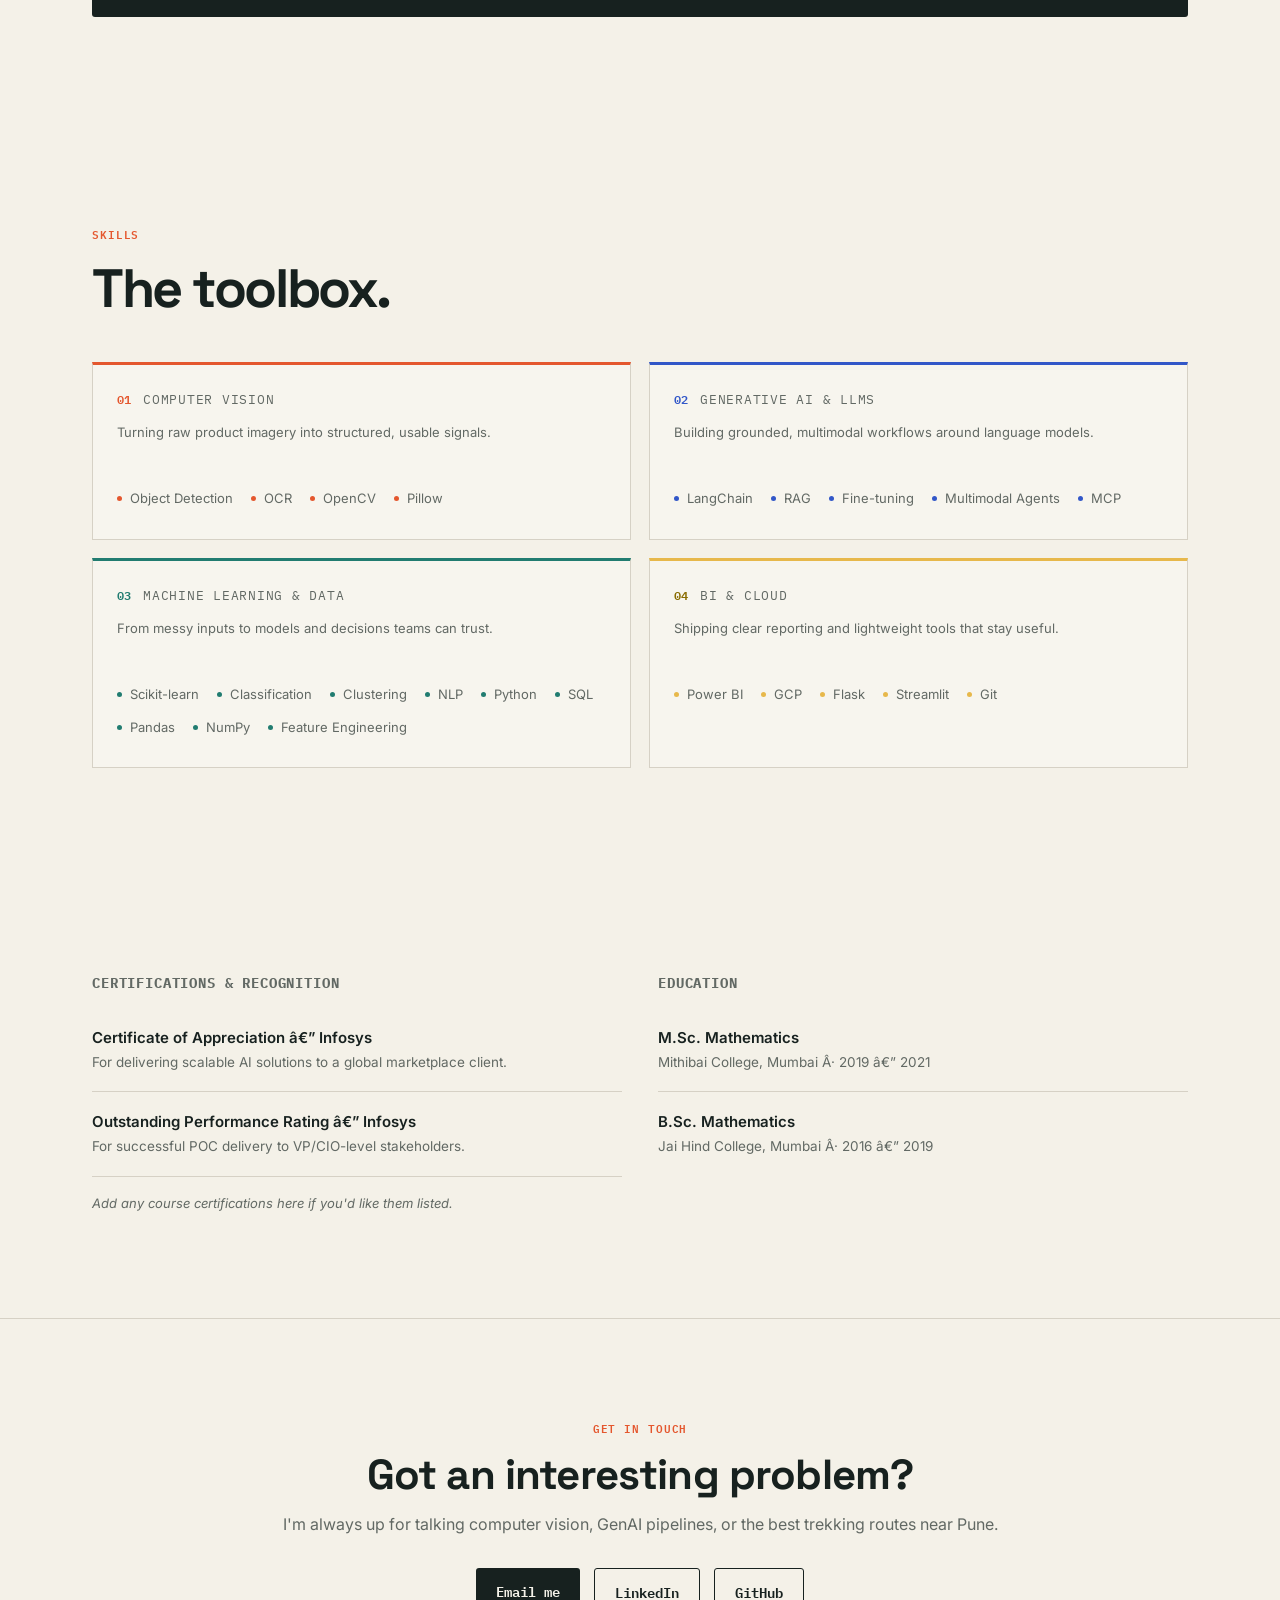
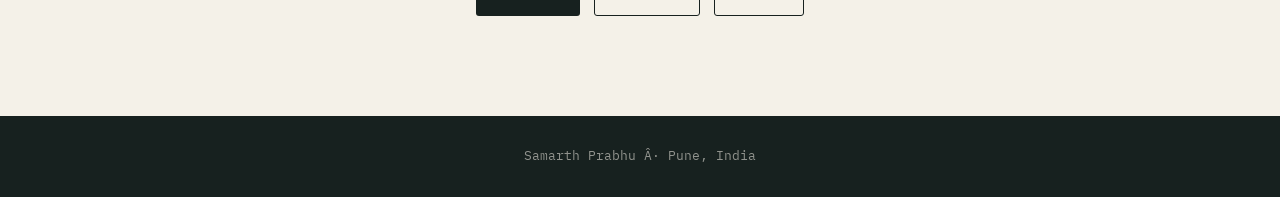
==== commit 2e003d34: "Version2" ====
--- a/website.html
+++ b/website.html
@@ -25,7 +25,7 @@
       <a href="#skills">Skills</a>
       <a href="#contact">Contact</a>
     </nav>
-    <a href="resume/Samarth_Prabhu_Resume.pdf" target="_blank" rel="noopener noreferrer" class="nav-cta">View résumé</a>
+    <a href="resume/Samarth_Prabhu_CV.pdf" target="_blank" rel="noopener noreferrer" class="nav-cta">View résumé</a>
   </div>
 </header>
 
@@ -40,7 +40,7 @@
       <p class="sub">I design computer vision and GenAI systems that turn messy product data into reliable marketplace experiences. Currently architecting 9 pipelines processing 115K+ product images each month for a global marketplace.</p>
       <div class="hero-cta">
         <a href="#experience" class="btn btn-primary">See the work</a>
-        <a href="mailto:prabhusamarth001@gmail.com?subject=Resume%20request" class="btn btn-secondary">Request rÃ©sumÃ©</a>
+        <a href="resume/Samarth_Prabhu_CV.pdf" target="_blank" rel="noopener noreferrer" class="btn btn-secondary">View résumé</a>
       </div>
       <div class="hero-badges">
         <span class="badge b1">90%+ POC approval rate</span>
@@ -74,46 +74,6 @@
 </section>
 
 <!-- =========================================================
-     JOURNEY
-     ========================================================= -->
-<section id="experience">
-  <div class="wrap">
-    <div class="sec-head">
-      <div class="eyebrow">The journey</div>
-      <h2>From mathematical thinking to systems that make better decisions.</h2>
-      <p class="journey-intro">My work has moved from understanding pricing problems to building data products that help teams act on complex information. Each step added a new layer: business context, statistical reasoning, communication, and production AI.</p>
-    </div>
-    <div class="journey">
-      <article class="journey-step">
-        <div class="journey-index">01</div>
-        <div><div class="journey-role">M.Sc. Mathematics</div><div class="journey-place">Mithibai College Â· 2019â€”2021</div></div>
-        <div class="journey-copy"><span class="journey-label">Foundation</span><strong>Logical thinking became my first technical advantage.</strong> Mathematics trained me to break ambiguous problems into assumptions, patterns, and testable steps. That habit still shapes how I approach a model or a business question.</div>
-      </article>
-      <article class="journey-step">
-        <div class="journey-index">02</div>
-        <div><div class="journey-role">Business Analyst</div><div class="journey-place">Sciative Solutions Â· 2021â€”2022</div></div>
-        <div class="journey-copy"><span class="journey-label">First business problem</span><strong>Pricing strategy gave me a reason to learn Python.</strong> I worked on pricing and market segmentation, then built a Python-based profitability audit model to identify incorrect pricing and reduce audit time by <strong>80%</strong>.</div>
-      </article>
-      <article class="journey-step">
-        <div class="journey-index">03</div>
-        <div><div class="journey-role">Data Scientist</div><div class="journey-place">QuantumLink Communications Â· 2022â€”2024</div></div>
-        <div class="journey-copy"><span class="journey-label">From analysis to prediction</span><strong>Data became a way to prioritize action.</strong> I used machine learning and NLP to prioritize sales cases, support retention decisions, and shape marketing strategies. I also automated ingestion across 3+ sources and reduced manual sales-log triage by <strong>50%</strong>.</div>
-      </article>
-      <article class="journey-step">
-        <div class="journey-index">04</div>
-        <div><div class="journey-role">Decision support</div><div class="journey-place">QuantumLink Communications Â· 2022â€”2024</div></div>
-        <div class="journey-copy"><span class="journey-label">Making insight visible</span><strong>I learned that a model only matters when people can use its output.</strong> I built 5+ Power BI dashboards for acquisition, retention, and engagement, turning operational data into founder- and leadership-facing decisions.</div>
-      </article>
-      <article class="journey-step">
-        <div class="journey-index">05</div>
-        <div><div class="journey-role">Senior Data Scientist</div><div class="journey-place">Infosys Â· Dec 2024â€”Present</div></div>
-        <div class="journey-copy"><span class="journey-label">Building at scale</span><strong>Now I am building an AI-enabled marketplace product onboarding layer.</strong> The system combines computer vision, OCR, multimodal validation, and LLM workflows across <strong>9 pipelines</strong> processing 115K+ product images monthly, with 90%+ validation accuracy.</div>
-      </article>
-    </div>
-  </div>
-</section>
-
-<!-- =========================================================
      PROJECTS
      ========================================================= -->
 <section id="projects">
@@ -156,6 +116,46 @@
 </section>
 
 <!-- =========================================================
+     JOURNEY
+     ========================================================= -->
+<section id="experience">
+  <div class="wrap">
+    <div class="sec-head">
+      <div class="eyebrow">The journey</div>
+      <h2>From mathematical thinking to systems that make better decisions.</h2>
+      <p class="journey-intro">My work has moved from understanding pricing problems to building data products that help teams act on complex information. Each step added a new layer: business context, statistical reasoning, communication, and production AI.</p>
+    </div>
+    <div class="journey" aria-label="Career timeline">
+      <article class="journey-step">
+        <div class="journey-index">01</div>
+        <div class="journey-heading"><div class="journey-role">M.Sc. Mathematics</div><div class="journey-place">Mithibai College Â· 2019â€”2021</div></div>
+        <div class="journey-copy"><span class="journey-label">Foundation</span><strong>Logical thinking became my first technical advantage.</strong> Mathematics trained me to break ambiguous problems into assumptions, patterns, and testable steps. That habit still shapes how I approach a model or a business question.</div>
+      </article>
+      <article class="journey-step">
+        <div class="journey-index">02</div>
+        <div class="journey-heading"><div class="journey-role">Business Analyst</div><div class="journey-place">Sciative Solutions Â· 2021â€”2022</div></div>
+        <div class="journey-copy"><span class="journey-label">First business problem</span><strong>Pricing strategy gave me a reason to learn Python.</strong> I worked on pricing and market segmentation, then built a Python-based profitability audit model to identify incorrect pricing and reduce audit time by <strong>80%</strong>.</div>
+      </article>
+      <article class="journey-step">
+        <div class="journey-index">03</div>
+        <div class="journey-heading"><div class="journey-role">Data Scientist</div><div class="journey-place">QuantumLink Communications Â· 2022â€”2024</div></div>
+        <div class="journey-copy"><span class="journey-label">From analysis to prediction</span><strong>Data became a way to prioritize action.</strong> I used machine learning and NLP to prioritize sales cases, support retention decisions, and shape marketing strategies. I also automated ingestion across 3+ sources and reduced manual sales-log triage by <strong>50%</strong>.</div>
+      </article>
+      <article class="journey-step">
+        <div class="journey-index">04</div>
+        <div class="journey-heading"><div class="journey-role">Decision support</div><div class="journey-place">QuantumLink Communications Â· 2022â€”2024</div></div>
+        <div class="journey-copy"><span class="journey-label">Making insight visible</span><strong>I learned that a model only matters when people can use its output.</strong> I built 5+ Power BI dashboards for acquisition, retention, and engagement, turning operational data into founder- and leadership-facing decisions.</div>
+      </article>
+      <article class="journey-step">
+        <div class="journey-index">05</div>
+        <div class="journey-heading"><div class="journey-role">Senior Data Scientist</div><div class="journey-place">Infosys Â· Dec 2024â€”Present</div></div>
+        <div class="journey-copy"><span class="journey-label">Building at scale</span><strong>Now I am building an AI-enabled marketplace product onboarding layer.</strong> The system combines computer vision, OCR, multimodal validation, and LLM workflows across <strong>9 pipelines</strong> processing 115K+ product images monthly, with 90%+ validation accuracy.</div>
+      </article>
+    </div>
+  </div>
+</section>
+
+<!-- =========================================================
      SIDE PROJECTS â€” copy a .sticker-card block to add one
      ========================================================= -->
 <section>
@@ -178,11 +178,6 @@
           <p>An exploratory data project digging into lap times, pit strategy, and driver performance trends across a season.</p>
         </div>
         <div class="sticker-card">
-          <span class="emoji">ðŸŸ©</span>
-          <h4>Wordle Solver</h4>
-          <p>An information-theory-based solver that picks the guess minimizing expected remaining possibilities â€” because Wordle is basically a search problem in disguise.</p>
-        </div>
-        <div class="sticker-card">
           <span class="emoji">â†—</span>
           <h4>Job Applier</h4>
           <p>Scrapes job descriptions, analyzes skill gaps against a CV, scores fit, and prioritizes applications based on evidence rather than guesswork.</p>
@@ -198,7 +193,6 @@
           <p>A focused expense-splitting tool built for personal use when a full-featured app shows more information than a simple shared calculation needs.</p>
         </div>
         </div>
-        <img class="side-image" src="images/header.jpg" alt="Abstract network visualization representing data and connected ideas">
       </div>
     </div>
   </div>
@@ -213,29 +207,35 @@
       <div class="eyebrow">Skills</div>
       <h2>The toolbox.</h2>
     </div>
-    <div class="skill-cat">
-      <span class="cat-name">Computer Vision</span>
+    <div class="toolbox-grid">
+    <div class="skill-cat">
+      <div class="cat-heading"><span class="cat-number">01</span><span class="cat-name">Computer Vision</span></div>
+      <p class="cat-summary">Turning raw product imagery into structured, usable signals.</p>
       <div class="pill-row">
         <span class="pill c1">Object Detection</span><span class="pill c1">OCR</span><span class="pill c1">OpenCV</span><span class="pill c1">Pillow</span>
       </div>
     </div>
     <div class="skill-cat">
-      <span class="cat-name">Generative AI & LLMs</span>
+      <div class="cat-heading"><span class="cat-number">02</span><span class="cat-name">Generative AI & LLMs</span></div>
+      <p class="cat-summary">Building grounded, multimodal workflows around language models.</p>
       <div class="pill-row">
         <span class="pill c2">LangChain</span><span class="pill c2">RAG</span><span class="pill c2">Fine-tuning</span><span class="pill c2">Multimodal Agents</span><span class="pill c2">MCP</span>
       </div>
     </div>
     <div class="skill-cat">
-      <span class="cat-name">Machine Learning & Data</span>
+      <div class="cat-heading"><span class="cat-number">03</span><span class="cat-name">Machine Learning & Data</span></div>
+      <p class="cat-summary">From messy inputs to models and decisions teams can trust.</p>
       <div class="pill-row">
         <span class="pill c3">Scikit-learn</span><span class="pill c3">Classification</span><span class="pill c3">Clustering</span><span class="pill c3">NLP</span><span class="pill c3">Python</span><span class="pill c3">SQL</span><span class="pill c3">Pandas</span><span class="pill c3">NumPy</span><span class="pill c3">Feature Engineering</span>
       </div>
     </div>
     <div class="skill-cat">
-      <span class="cat-name">BI & Cloud</span>
+      <div class="cat-heading"><span class="cat-number">04</span><span class="cat-name">BI & Cloud</span></div>
+      <p class="cat-summary">Shipping clear reporting and lightweight tools that stay useful.</p>
       <div class="pill-row">
         <span class="pill c4">Power BI</span><span class="pill c4">GCP</span><span class="pill c4">Flask</span><span class="pill c4">Streamlit</span><span class="pill c4">Git</span>
       </div>
+    </div>
     </div>
   </div>
 </section>
@@ -278,7 +278,7 @@
      ========================================================= -->
 <section id="contact" class="contact">
   <div class="wrap">
-    <div class="eyebrow eyebrow-light">Get in touch</div>
+    <div class="eyebrow">Get in touch</div>
     <h2>Got an interesting problem?</h2>
     <p>I'm always up for talking computer vision, GenAI pipelines, or the best trekking routes near Pune.</p>
     <div class="contact-links">
--- a/styles.css
+++ b/styles.css
@@ -38,14 +38,14 @@
 .hero h1{font-size:clamp(42px,6vw,78px);max-width:780px;letter-spacing:-.055em}
 .hero .highlight{background:linear-gradient(180deg,transparent 64%,var(--coral) 64%)}
 .hero p.sub{margin-top:20px;color:var(--muted);max-width:650px;font-size:17px}
-.hero-cta{display:flex;gap:14px;margin-top:30px;flex-wrap:wrap}
+.hero-cta{display:flex;gap:12px;margin-top:30px;flex-wrap:wrap}
 .btn{font-family:'IBM Plex Mono',monospace;font-size:14px;font-weight:600;padding:12px 20px;border-radius:3px;display:inline-block}
+.hero-cta .btn{min-width:150px;text-align:center}
 .btn-primary{background:var(--coral);color:#fff}
 .btn-secondary{background:transparent;color:var(--ink);border:1.5px solid var(--ink)}
 .hero-badges{display:flex;gap:12px;margin-top:24px;flex-wrap:wrap}
 .badge{font-family:'IBM Plex Mono',monospace;font-size:13px;font-weight:600;border:1.5px solid var(--border);border-radius:3px;padding:8px 14px}
-.badge.b1{background:var(--yellow);border-color:var(--yellow)}
-.badge.b2{background:transparent;border-color:var(--teal);color:var(--teal)}
+.badge.b1,.badge.b2{background:var(--yellow);border-color:var(--yellow);color:var(--ink)}
 .hero-panel{border:1px solid var(--border);border-radius:6px;padding:26px;background:var(--offwhite)}
 .hero-panel-label{color:var(--coral);font:600 11px 'IBM Plex Mono',monospace;letter-spacing:.1em;text-transform:uppercase}
 .hero-panel h2{color:var(--ink);font-size:27px;margin-top:38px}
@@ -58,14 +58,16 @@
 .about-copy strong{color:var(--ink)}
 .about-image{width:100%;aspect-ratio:1/1;object-fit:cover;border-radius:3px;border:1px solid var(--border)}
 .sec-head{margin-bottom:40px;max-width:720px}
-.sec-head h2{font-size:clamp(32px,4.2vw,50px);letter-spacing:-.045em}
+.sec-head h2{font-size:clamp(34px,4.5vw,54px);letter-spacing:-.045em}
 .sec-head p{color:var(--muted);margin-top:10px}
 
 .journey-intro,.workflow-intro{max-width:680px;color:var(--muted);margin-top:16px;font-size:17px}
 .journey{position:relative;margin-top:58px;border-top:1px solid var(--border)}
-.journey::before{content:"";position:absolute;left:26px;top:0;bottom:0;border-left:1px dashed var(--border)}
-.journey-step{position:relative;display:grid;grid-template-columns:76px 220px minmax(0,1fr);gap:28px;padding:34px 0;border-bottom:1px solid var(--border)}
-.journey-index{position:relative;z-index:1;display:flex;align-items:center;justify-content:center;width:52px;height:52px;background:var(--paper);border:1px solid var(--coral);border-radius:50%;color:var(--coral);font:600 13px 'IBM Plex Mono',monospace}
+.journey::before{content:"";position:absolute;left:25px;top:0;bottom:0;border-left:2px solid var(--coral);opacity:.22}
+.journey-step{position:relative;display:grid;grid-template-columns:76px 220px minmax(0,1fr);gap:28px;padding:30px 0;border-bottom:1px solid var(--border)}
+.journey-step:last-child{border-bottom:0}
+.journey-index{position:relative;z-index:1;display:flex;align-items:center;justify-content:center;width:52px;height:52px;background:var(--ink);border:4px solid var(--paper);outline:1px solid var(--coral);border-radius:50%;color:var(--yellow);font:600 13px 'IBM Plex Mono',monospace}
+.journey-heading{padding-top:6px}
 .journey-role{font:600 17px 'Space Grotesk',sans-serif}
 .journey-place{color:var(--muted);font:500 12px 'IBM Plex Mono',monospace;margin-top:7px}
 .journey-copy{color:var(--muted);font-size:15px;max-width:620px}
@@ -85,23 +87,32 @@
 .side-wrap{background:var(--ink);border-radius:3px;padding:56px 40px}
 .side-wrap .sec-head h2,.side-wrap .sec-head p{color:#fff}
 .side-wrap .sec-head p{color:rgba(255,255,255,.6)}
-.side-content{display:grid;grid-template-columns:minmax(0,1fr) 230px;gap:32px;align-items:start}
+.side-content{display:block}
 .sticker-grid{display:grid;grid-template-columns:repeat(3,1fr);gap:18px}
 .sticker-card{background:#fff;border-radius:3px;padding:26px;color:var(--ink)}
 .sticker-card .emoji{display:none}
 .sticker-card::before{content:"↗";display:block;color:var(--coral);font:600 24px 'IBM Plex Mono',monospace;margin-bottom:20px}
 .sticker-card h4{font-size:16px;margin-bottom:8px}
 .sticker-card p{font-size:13.5px;color:var(--muted)}
-.side-image{width:100%;aspect-ratio:1/1;object-fit:cover;border-radius:3px;border:1px solid rgba(244,241,232,.25)}
-
-.skill-cat{margin-bottom:26px}
-.skill-cat .cat-name{font-family:'IBM Plex Mono',monospace;font-size:12.5px;text-transform:uppercase;letter-spacing:.06em;color:var(--muted);margin-bottom:12px;display:block}
-.pill-row{display:flex;flex-wrap:wrap;gap:10px}
-.pill{font-size:14px;padding:9px 14px;border-radius:3px;border:1.5px solid var(--border)}
-.pill.c1{border-color:var(--coral);color:var(--coral)}
-.pill.c2{border-color:var(--violet);color:var(--violet)}
-.pill.c3{border-color:var(--teal);color:var(--teal)}
-.pill.c4{border-color:var(--yellow);color:#8a6d00}
+.toolbox-grid{display:grid;grid-template-columns:repeat(2,1fr);gap:18px;margin-top:44px}
+.skill-cat{margin:0;padding:24px;border:1px solid var(--border);background:rgba(255,255,255,.28);border-top:3px solid var(--coral)}
+.skill-cat:nth-child(2){border-top-color:var(--violet)}
+.skill-cat:nth-child(3){border-top-color:var(--teal)}
+.skill-cat:nth-child(4){border-top-color:var(--yellow)}
+.cat-heading{display:flex;align-items:baseline;gap:12px}
+.cat-number{font:600 12px 'IBM Plex Mono',monospace;color:var(--coral)}
+.skill-cat:nth-child(2) .cat-number{color:var(--violet)}
+.skill-cat:nth-child(3) .cat-number{color:var(--teal)}
+.skill-cat:nth-child(4) .cat-number{color:#8a6d00}
+.skill-cat .cat-name{font-family:'IBM Plex Mono',monospace;font-size:12.5px;text-transform:uppercase;letter-spacing:.06em;color:var(--muted)}
+.cat-summary{font-size:13px;color:var(--muted);margin:13px 0 18px;min-height:42px}
+.pill-row{display:flex;flex-wrap:wrap;gap:0 18px}
+.pill{position:relative;font-size:13px;padding:6px 0;color:var(--muted);white-space:nowrap}
+.pill::before{content:"";display:inline-block;width:5px;height:5px;margin:0 8px 2px 0;border-radius:50%;background:var(--border)}
+.pill.c1::before{background:var(--coral)}
+.pill.c2::before{background:var(--violet)}
+.pill.c3::before{background:var(--teal)}
+.pill.c4::before{background:var(--yellow)}
 
 .two-col{display:grid;grid-template-columns:1fr 1fr;gap:36px}
 .list-block h3{font-size:14px;font-family:'IBM Plex Mono',monospace;text-transform:uppercase;letter-spacing:.06em;color:var(--muted);margin-bottom:16px}
@@ -111,13 +122,13 @@
 .list-item .t2{font-size:13.5px;color:var(--muted);margin-top:2px}
 .note-box{margin-top:16px;font-size:13px;color:var(--muted);font-style:italic}
 
-.contact{background:var(--coral);color:#fff;text-align:center;padding:100px 0}
-.contact h2{font-size:clamp(28px,4.5vw,42px);color:#fff}
-.contact p{color:rgba(244,241,232,.78);margin-top:14px;font-size:16px}
+.contact{background:var(--paper);color:var(--ink);text-align:center;padding:100px 0;border-top:1px solid var(--border)}
+.contact h2{font-size:clamp(28px,4.5vw,42px);color:var(--ink)}
+.contact p{color:var(--muted);margin-top:14px;font-size:16px}
 .contact-links{display:flex;gap:14px;justify-content:center;margin-top:30px;flex-wrap:wrap}
-.contact .eyebrow{color:rgba(244,241,232,.7)}
-.contact .btn-primary{background:var(--ink)}
-.contact .btn-secondary{background:transparent;color:#fff;border-color:rgba(255,255,255,.4)}
+.contact .eyebrow{color:var(--coral)}
+.contact .btn-primary{background:var(--ink);color:var(--paper)}
+.contact .btn-secondary{background:transparent;color:var(--ink);border-color:var(--ink)}
 footer{background:var(--ink);color:rgba(244,241,232,.55);padding:30px 0;text-align:center;font-size:13px;font-family:'IBM Plex Mono',monospace}
 
 @media(max-width:760px){
@@ -127,12 +138,12 @@
   .hero::after{display:none}
   section{padding:76px 0}
   .about-layout{grid-template-columns:1fr;gap:32px}
-  .about-image,.side-image{max-width:280px}
+  .about-image{max-width:280px}
   .side-wrap{padding:40px 22px}
-  .side-content{grid-template-columns:1fr}
   .sticker-grid{grid-template-columns:1fr}
   .journey-step{grid-template-columns:60px 1fr;gap:18px}
   .journey-copy{grid-column:2}
+  .toolbox-grid{grid-template-columns:1fr}
   .workflow{grid-template-columns:50px 1fr;gap:12px}
   .workflow-detail{grid-column:2;grid-template-columns:1fr;gap:14px}
   .two-col{grid-template-columns:1fr}
